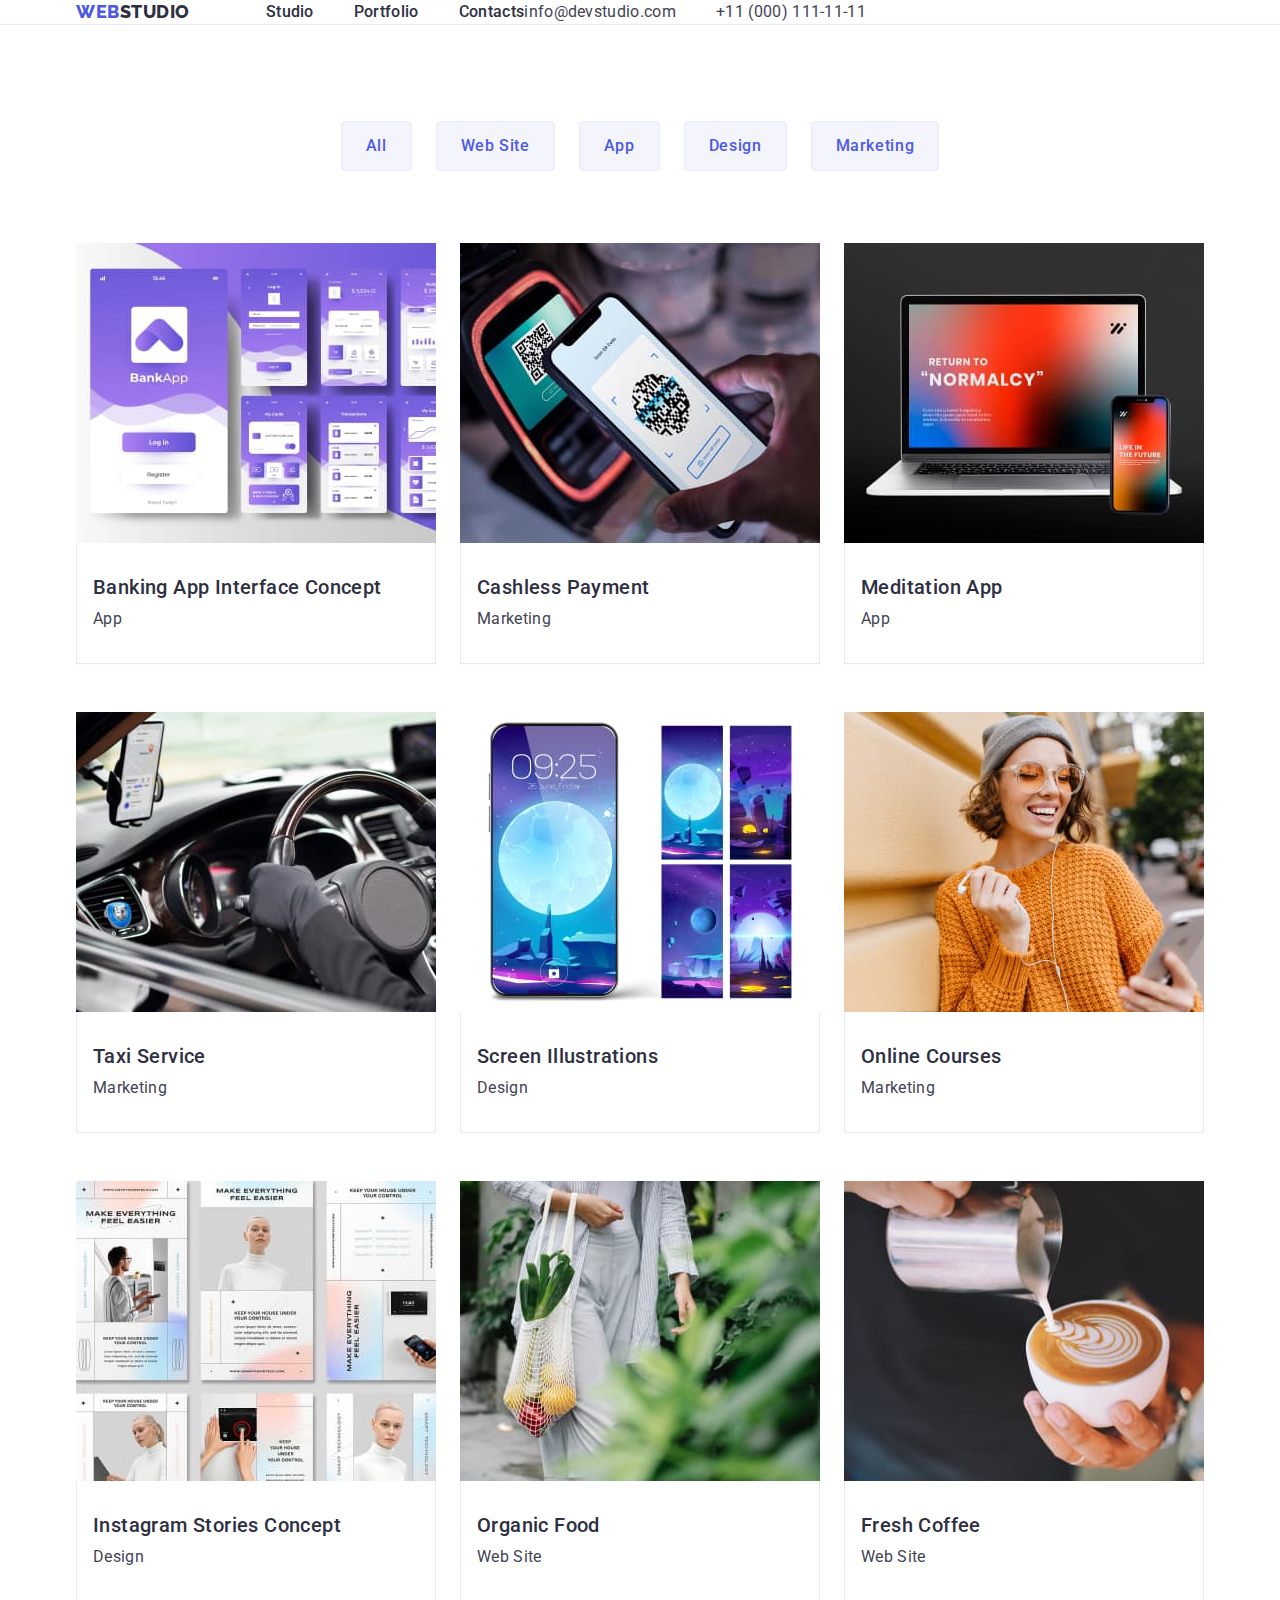
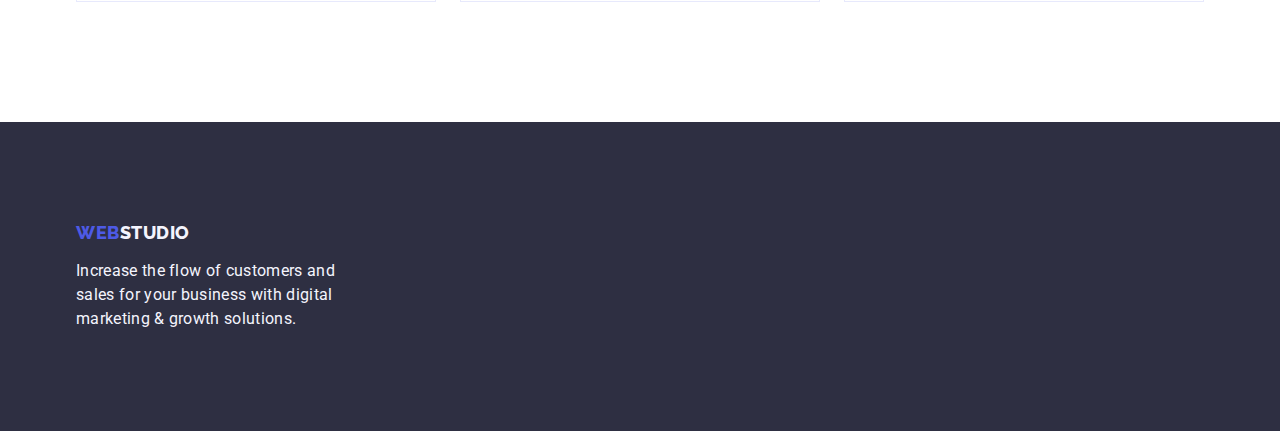
==== portfolio.html @ 8f72c359 "Initial commit" ====
<!DOCTYPE html>
<html lang="en">
<head>
    <meta charset="UTF-8">
    <meta http-equiv="X-UA-Compatible" content="IE=edge">
    <meta name="viewport" content="width=device-width, initial-scale=1.0">
    <title>Portfolio</title>
    <!-- Шрифт -->
    <link rel="preconnect" href="https://fonts.googleapis.com">
    <link rel="preconnect" href="https://fonts.gstatic.com" crossorigin>
    <link href="https://fonts.googleapis.com/css2?family=Raleway:wght@800&family=Roboto:wght@400;500;700;900&display=swap"
        rel="stylesheet">
    <!-- сброс стилей -->
    
    <link rel="stylesheet" href="
https://cdnjs.cloudflare.com/ajax/libs/modern-normalize/2.0.0/modern-normalize.min.css">
   

    <link rel="stylesheet" href="./css/style.css">
</head>

<body>

<!-- HEADER -->

<header class="page-header">

    <!-- Navigation -->
<div class="container portfolio-div">
    <nav class="portfolio-nav">
        <!-- Logo -->

        <a href="./index.html" class="logo link">Web<span class="page-logo-span">Studio</span></a>

        <ul class="portfolio-list-display list ">
            <li><a href="./index.html" class="page-nav-link link">Studio</a></li>
            <li><a href="./portfolio.html" class="page-nav-link link">Portfolio</a></li>
            <li><a href="" class="page-nav-link link">Contacts</a></li>
        </ul>
        
    </nav>

    <!-- Mail and Telphone -->

    <address class="adress">
        <ul class="list nav-list-displey-flex">
            <li><a href="mailto:info@devstudio.com" class="adress-link link">info@devstudio.com</a></li>
            <li><a href="tel:+110001111111" class="adress-link link">+11 (000) 111-11-11</a></li>
        </ul>
    </address>
</div>

</header>


   
<!-- MAIN -->
<main>

<!-- Section 5 POTRFOLIO Buttons Filters -->
<section class="portfolio">

<div class="container">

    <h1 class="visually-hidden">Filters</h1>

    <ul class="portfolio-list-displey-flex list">
        <li><button type="button" class="porfolio-button">All</button></li>

        <li><button type="button" class="porfolio-button">Web Site</button></li>
        <li><button type="button" class="porfolio-button">App</button></li>
        <li><button type="button" class="porfolio-button">Design</button></li>
        <li><button type="button" class="porfolio-button">Marketing</button></li>        
    </ul>


<!-- Photos -->
<ul class="list portfolio-list-wrap">

    <li class="portfolio-list-wrap-item">        
        <a href="" class="link">
        <img src="./images/img1.jpg" alt="App" 
        width="360" height="300">
        <div class="portfolio-list-wrap-div">
        <h2 class="porfolio-titel">Banking App Interface Concept</h2>
        <p class="portfolio-text">App</p>
        </div>
        </a>
        
    </li>

    <li class="portfolio-list-wrap-item">
        <a href="" class="link">
        <img src="./images/img2.jpg" alt="Marketing" 
        width="360" height="300">
        <div class="portfolio-list-wrap-div">
        <h2 class="porfolio-titel">Cashless Payment</h2>
        <p class="portfolio-text">Marketing</p>
        </div>
        </a>
    </li>
        
    <li class="portfolio-list-wrap-item">
        
        <a href="" class="link">
        <img src="./images/img3.jpg" alt="App" 
        width="360" height="300">
        <div class="portfolio-list-wrap-div">
        <h2 class="porfolio-titel">Meditation App</h2>
        <p class="portfolio-text">App</p>
        </div>
        </a>
    </li>

    <li class="portfolio-list-wrap-item">
        
        <a href="" class="link">
        <img src="./images/img4.jpg" alt="Marketing" 
        width="360" height="300">
        <div class="portfolio-list-wrap-div">
        <h2 class="porfolio-titel">Taxi Service</h2>
        <p class="portfolio-text">Marketing</p>
        </div>
        </a>
        
    </li>

    <li class="portfolio-list-wrap-item">
        
        <a href="" class="link">
        <img src="./images/img5.jpg" alt="Design" 
        width="360" height="300">
        <div class="portfolio-list-wrap-div">
        <h2 class="porfolio-titel">Screen Illustrations</h2>
        <p class="portfolio-text">Design</p>
        </div>
        </a>
        
    </li>

    <li class="portfolio-list-wrap-item">
        
        <a href="" class="link">
        <img src="./images/img6.jpg" alt="Marketing" 
        width="360" height="300">
        <div class="portfolio-list-wrap-div">
        <h2 class="porfolio-titel">Online Courses</h2>
        <p class="portfolio-text">Marketing</p>
        </div>
        </a>
    </li>

    <li class="portfolio-list-wrap-item">
        
        <a href="" class="link">
        <img src="./images/img7.jpg" alt="Design" 
        width="360" height="300">
        <div class="portfolio-list-wrap-div">
        <h2 class="porfolio-titel">Instagram Stories Concept</h2>
        <p class="portfolio-text">Design</p>
        </div>
        </a>
    </li>

    <li class="portfolio-list-wrap-item">
        
        <a href="" class="link">
        <img src="./images/img8.jpg" alt="Web Site" 
        width="360" height="300">
        <div class="portfolio-list-wrap-div">
        <h2 class="porfolio-titel">Organic Food</h2>
        <p class="portfolio-text">Web Site</p>
        </div>
        </a>
    </li>

    <li class="portfolio-list-wrap-item">
        
        <a href="" class="link">
        <img src="./images/img9.jpg" alt="Web Site" 
        width="360" height="300">
        <div class="portfolio-list-wrap-div">
        <h2 class="porfolio-titel">Fresh Coffee</h2>
        <p class="portfolio-text">Web Site</p>
        </div>
        </a>
    </li>
</ul>

    </div>
</section>
</main>
    

<!-- FOOTER -->

<footer class="footer">

    <div class="container">
        <a class="footer-logo link" href="./index.html">Web<span class="footer-logo-span">Studio</span></a>

        <p class="footer-text">Increase the flow of customers and sales for your business with digital marketing &
            growth solutions.</p>
    </div>

</footer>

</body>

</html>
---- css/style.css ----
/* Global */
body {
    font-family: 'Roboto', sans-serif;
    color: var(--body-text-color);
    background-color: var(--white-background-color);
    letter-spacing: 0.02em;
    font-style: normal;
    line-height: 24px;}

/* CSS змінні */
:root {
    --primary-barand-color: #4d5ae5;
    --pressed-state-color: #404bbf;
    --navy-blue-color: #2e2f42;
    --success-color: #31d0aa;
    --body-text-color: #434455;
    --subtle-text-color: #8e8f99;
    --accent-color: #e7e9fc;
    --light-color: #f4f4fd;
    --modal-overlay-color: #2e2f42;
    --hero-background-color: #2e2f42;
    --white-background-color: #ffffff;
    --modal-background-color: #fcfcfc;}

    /* глобальне скидання стилів за селектором тегу */
h1,
h2,
h3,
h4,
h5,
h6,
p {
    margin: 0;
}

img {
    display: block;
    max-width: 100%;
    height: auto;
}

button {
    cursor: pointer;
    border: none;
    border-radius: 4px;
}

ul,
ol {
    list-style: none;
    margin: 0;
    padding-left: 0;
}

a {
    text-decoration: none;
    /* color: inherit; */
}

.container {
    width: 1158px;
    padding: 0 15px;
    margin: 0 auto;
}

.section {
    padding-top: 120px;
    padding-bottom: 120px;
    align-content: center;
}
.visually-hidden{
    position: absolute;
    width: 1px;
    height: 1px;
    margin: -1px;
    border: 0;
    padding: 0;
    white-space: nowrap;
    clip-path: inset(100%);
    clip: rect(0 0 0 0);
    overflow: hidden;
}

/* Header Style */

.header-display-flex{
    display: flex;}

.logo{font-family: "Raleway",sans-serif;
font-weight: 800;
font-size: 18px;
line-height: 1.17;
letter-spacing: 0.03em;
text-transform: uppercase;
color: var(--primary-barand-color);
margin-right: 76px}

.link {text-decoration: none;} 
.list {list-style: none;}

.page-header{
    border-bottom: 1px solid #e7e9fc}

.page-logo-span{color: var(--hero-background-color);}

.nav-display{
    display: flex;
    align-items: center; }

.nav-list-displey-flex{
    display: flex;
    gap: 40px;
}

.page-nav-link {
    padding: 24px 0;
    font-weight: 500;
font-size: 16px;
line-height: 1.5;
letter-spacing: 0.02em;
color: var(--hero-background-color);}

.page-nav-link:hover{color: var(--pressed-state-color);}
.page-nav-link:focus{color: var(--pressed-state-color);}

.adress{
    font-style: normal;
    
    }

.adress-list-display-flex{
    display: flex;
    gap: 40px;}

.adress-link{
    
    font-size: 16px;
line-height: 1.5;
letter-spacing: 0.02em;
color: var(--body-text-color);}

.adress-link:hover{color: var(--pressed-state-color);}
.adress-link:focus{color: var(--pressed-state-color);}


/* Section 1 Hero */

.hero{
    background-color:var(--navy-blue-color);
    padding: 188px 0;}

.hero-titel{font-size: 56px;
line-height: 1.07;
text-align: center;
letter-spacing: 0.02em;
color: #ffffff;
padding: 188px 0;
max-width: 496px;}

.hero-button{
    border-radius: 4px;
    height: 56px;
    border: none;
    min-width: 169px;
    display: block;
    background-color: #4D5AE5;
    font-family: "Roboto", sans-serif;
    font-weight: 500;
    font-size: 16px;
    line-height: 1.5;
    letter-spacing: 0.04em;
    color: var(--white-background-color);
    cursor: pointer;}


.hero-button:hover {background-color: var(--pressed-state-color);}
.hero-button:focus {background-color: var(--pressed-state-color);}

/* Section 2 */
.section-two{
    padding: 120px 0;

}



.section-two-list-display
{
    display: flex;
    gap: 24px;
}


.section-two-item-display{
    width: calc((100% - 72px) / 4);

}

.section-two-titel{
    margin-bottom: 8px;
    font-weight: 500;
    font-size: 20px;
    line-height: 1.2;
    letter-spacing: 0.02em;
    color: var(--navy-blue-color)}

.section-two-text{
    font-weight: 400;
    font-size: 16px;
    line-height: 1.5;
    letter-spacing: 0.02em;
    color: var(--body-text-color);}


/* < !-- Section 3 What are we doing --> */

.section-tree{
    padding-bottom: 120px;
}

.section-tree-list-display{
    display: flex;
    gap: 24px;}

.section-tree-item-display{
    width: calc((100% - 48px) / 3);

}
.section-three-titel{
    margin-bottom: 72px;
    color: var(--navy-blue-color);
    font-size: 36px;
    line-height: 1.11;
    text-align: center;
    letter-spacing: 0.02em;
    text-transform: capitalize;}

/* Section 4 Our Team */

.section-four{
    padding: 120px 0;

}
.section-four{background-color: var(--light-color);}

.section-four-li{
    width: calc((100% - 72px) / 4);
    border-radius: 0px 0px 4px 4px;
    background-color: var(--white-background-color);}

.section-four-list-display{
    display: flex;
    gap: 24px;}

.section-four-div{
    padding: 32px 16px;

}

.section-four-titel-h-two{
    margin-bottom: 72px;
    color: var(--hero-background-color);
    font-size: 36px;
    line-height: 1.11;
    text-align: center;
    letter-spacing: 0.02em;
    text-transform: capitalize;}

.section-four-titel-h-three{
    text-align: center;
    margin-bottom: 8px;
    font-weight: 500;
    color: var(--hero-background-color);
    font-size: 20px;
    line-height: 1.2;
    letter-spacing: 0.02em;}

.section-four-text{
    text-align: center;

    color: var(--body-text-color);
    font-weight: 400;
    font-size: 16px;
    line-height: 1.5;
    letter-spacing: 0.02em;}


    /* FOOTER */

.footer{
    background-color: var(--hero-background-color);
    padding: 100px 0;}

.footer-logo{
    font-family: "Raleway", sans-serif;
    color: var(--primary-barand-color);
    font-weight: 800;
    font-size: 18px;
    line-height: 1.17;    
    letter-spacing: 0.03em;
    text-transform: uppercase;
display: inline-block;
margin-bottom: 16px;}

.footer-logo-span{
    font-family: "Raleway", sans-serif;
    color: var(--light-color);
    font-weight: 800;
    font-size: 18px;
    line-height: 1.17;    
    letter-spacing: 0.03em;
    text-transform: uppercase;}



.footer-text{
    max-width: 264px;
    color: var(--light-color);
    font-weight: 400;
    font-size: 16px;
    line-height: 1.5;
    letter-spacing: 0.02em;}

    /* PORTFOLIO */
    .portfolio{padding-top: 96px;
            padding-bottom: 120px;}
    

    .portfolio-div{display: flex;}

    .portfolio-nav{display: flex;
        align-items: center;
    }

    .portfolio-list-display{
        display: flex;
        gap: 40px;    }

    .portfolio-list-displey-flex{
        display: flex;
        justify-content: center;
        gap: 24px;
        margin-bottom: 72px;
    }

    
    .porfolio-button{
        border: 1px solid var(--accent-color);
        border-radius: 4px;
        padding: 12px 24px;
        font-family: "Roboto", sans-serif;
        background-color: var(--light-color);
        color: var(--primary-barand-color);
        font-weight: 500;
        font-size: 16px;
        line-height: 1.5;        
        text-align: center;
        letter-spacing: 0.04em;
        cursor: pointer;}
    
    .porfolio-button:hover
    {background-color: var(--pressed-state-color);
    border: 1px solid transparent;}

    .porfolio-button:focus{
        background-color: var(--pressed-state-color);
        border: 1px solid transparent;}

    .porfolio-button:hover{color: var(--white-background-color);}
    .porfolio-button:focus{color: var(--white-background-color);}
    
    .portfolio-list-wrap{
        display: flex;
        flex-wrap: wrap;
        column-gap: 24px;
        row-gap: 48px;}

    .portfolio-list-wrap-item{
        width: calc((100% - 48px) / 3);}

    .portfolio-list-wrap-div{
        padding: 32px 16px;
        border: 1px solid #e7e9fc;
        border-top: none;}

    .porfolio-titel{
        margin-bottom: 8px;
        font-weight: 500;
        font-size: 20px;
        line-height: 1.2;
        letter-spacing: 0.02em;
        color: var(--navy-blue-color);}

    .portfolio-text{
        font-size: 16px;
        line-height: 1.5;
        letter-spacing: 0.02em;
        color: var(--body-text-color);}


        /* для центрування і обмеження контенту по ширині */
    .container{
        width: 1158px;
        margin: 0 auto;
        padding: 0 15px;    }
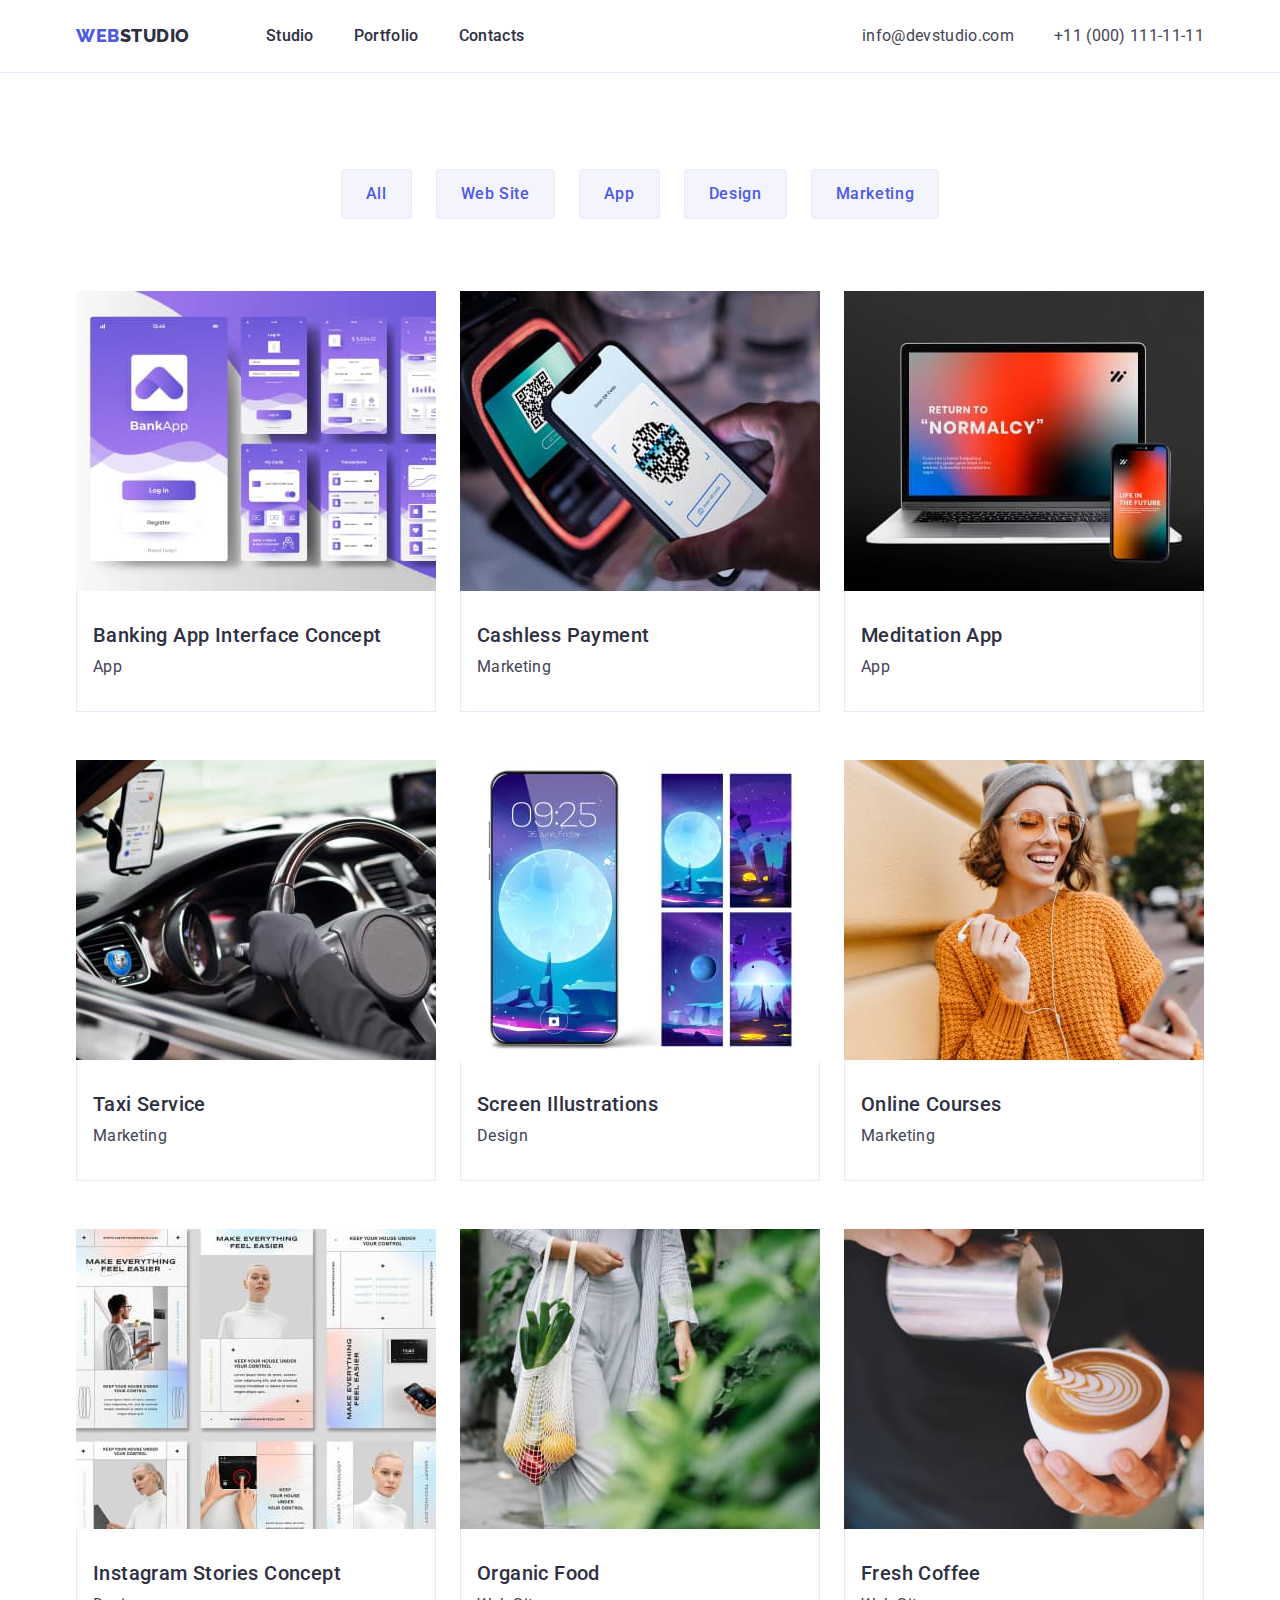
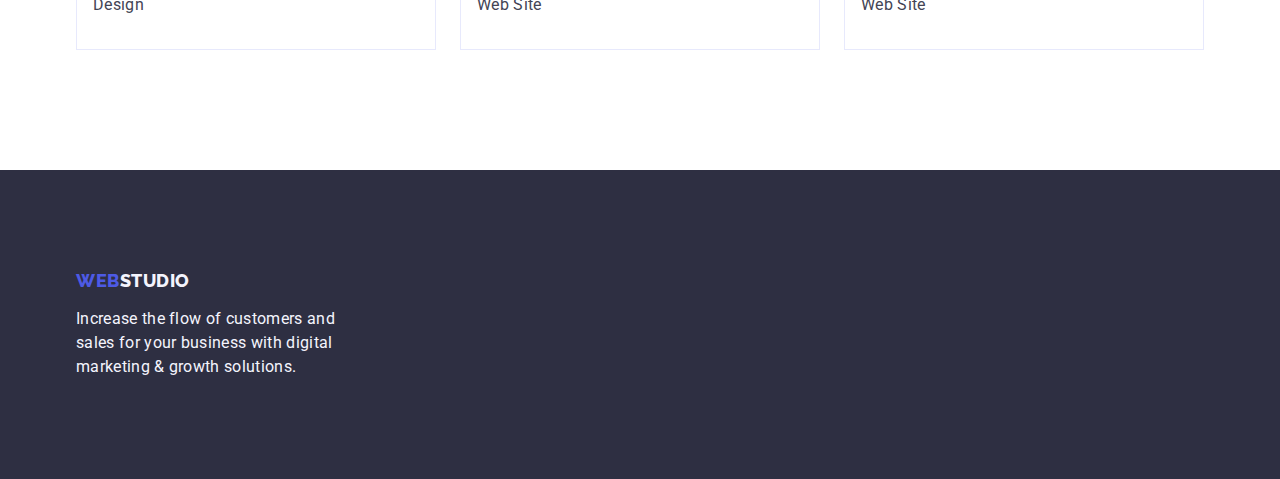
==== commit 1fa91970: "HWsectioncustomers" ====
--- a/portfolio.html
+++ b/portfolio.html
@@ -189,6 +189,9 @@
 
     </div>
 </section>
+
+
+
 </main>
     
 
--- a/css/style.css
+++ b/css/style.css
@@ -4,7 +4,7 @@
     color: var(--body-text-color);
     background-color: var(--white-background-color);
     letter-spacing: 0.02em;
-    font-style: normal;
+   
     line-height: 24px;}
 
 /* CSS змінні */
@@ -57,6 +57,7 @@
     /* color: inherit; */
 }
 
+/* для центрування і обмеження контенту по ширині */
 .container {
     width: 1158px;
     padding: 0 15px;
@@ -99,7 +100,9 @@
 .list {list-style: none;}
 
 .page-header{
-    border-bottom: 1px solid #e7e9fc}
+    border-bottom: 1px solid #e7e9fc;
+    padding: 24px 0;
+}
 
 .page-logo-span{color: var(--hero-background-color);}
 
@@ -112,32 +115,43 @@
     gap: 40px;
 }
 
-.page-nav-link {
+.page-nav-link 
+{
     padding: 24px 0;
     font-weight: 500;
-font-size: 16px;
-line-height: 1.5;
-letter-spacing: 0.02em;
-color: var(--hero-background-color);}
-
-.page-nav-link:hover{color: var(--pressed-state-color);}
-.page-nav-link:focus{color: var(--pressed-state-color);}
+    font-size: 16px;
+    line-height: 1.5;
+    letter-spacing: 0.02em;
+    color: var(--hero-background-color);
+    transition-property:color;
+    transition-duration:250ms;     
+    transition-timing-function: cubic-bezier(0.4, 0, 0.2, 1);
+    transition-delay:;
+}
+
+.page-nav-link:hover{
+    color: var(--pressed-state-color);    }
+
+.page-nav-link:focus{
+    color: var(--pressed-state-color);    }
 
 .adress{
     font-style: normal;
-    
-    }
+    margin-left: auto;    }
 
 .adress-list-display-flex{
     display: flex;
     gap: 40px;}
 
 .adress-link{
-    
     font-size: 16px;
-line-height: 1.5;
-letter-spacing: 0.02em;
-color: var(--body-text-color);}
+    line-height: 1.5;
+    letter-spacing: 0.02em;
+    color: var(--body-text-color);
+    transition-property: color;
+    transition-duration: 250ms;
+    transition-timing-function: cubic-bezier(0.4, 0, 0.2, 1);
+    transition-delay: ;}
 
 .adress-link:hover{color: var(--pressed-state-color);}
 .adress-link:focus{color: var(--pressed-state-color);}
@@ -146,18 +160,28 @@
 /* Section 1 Hero */
 
 .hero{
-    background-color:var(--navy-blue-color);
-    padding: 188px 0;}
+    background-color:var(--hero-background-color);
+    padding: 188px 0;
+    background-image:
+        linear-gradient(rgba(46, 47, 66, 0.7), rgba(46, 47, 66, 0.7)),
+        url(../images/people-office.jpg);
+    max-width: 1440рх;
+    background-repeat: no-repeat;
+    background-position: center;
+    background-size: cover;
+    ;}
 
 .hero-titel{font-size: 56px;
 line-height: 1.07;
 text-align: center;
 letter-spacing: 0.02em;
 color: #ffffff;
-padding: 188px 0;
+margin: 0 auto;
+margin-bottom: 48px;
 max-width: 496px;}
 
 .hero-button{
+    margin: 0 auto;
     border-radius: 4px;
     height: 56px;
     border: none;
@@ -170,7 +194,12 @@
     line-height: 1.5;
     letter-spacing: 0.04em;
     color: var(--white-background-color);
-    cursor: pointer;}
+    cursor: pointer;
+    
+    transition-property: background-color ;
+    transition-duration: 250ms;
+    transition-timing-function: cubic-bezier(0.4, 0, 0.2, 1);
+    }
 
 
 .hero-button:hover {background-color: var(--pressed-state-color);}
@@ -190,11 +219,22 @@
     gap: 24px;
 }
 
+.section-two-svg{
+    display: flex;
+    align-items: center; 
+    justify-content: center;
+    height: 112px;
+    background-color: var(--light-color);
+    border-radius: 4px;
+    margin-bottom: 8px;
+
+
+}
 
 .section-two-item-display{
-    width: calc((100% - 72px) / 4);
-
-}
+    width: calc((100% - 72px) / 4);}
+
+
 
 .section-two-titel{
     margin-bottom: 8px;
@@ -246,16 +286,56 @@
 .section-four-li{
     width: calc((100% - 72px) / 4);
     border-radius: 0px 0px 4px 4px;
-    background-color: var(--white-background-color);}
+    background-color: var(--white-background-color);
+    box-shadow: 0px 1px 6px rgba(46, 47, 66, 0.08), 
+                0px 1px 1px rgba(46, 47, 66, 0.16), 
+                0px 2px 1px rgba(46, 47, 66, 0.08);;}
 
 .section-four-list-display{
     display: flex;
+        gap: 24px;}
+
+.section-four-div{
+
+    padding: 32px 0;}
+
+.section-four-social-list{
+    display: flex; 
+    justify-content: center;
     gap: 24px;}
 
-.section-four-div{
-    padding: 32px 16px;
-
-}
+        
+        /* border-radius: 4px;
+        padding: 12px 24px;
+        display: flex;
+        padding-top: 21.5px;
+        gap: 48px;} */
+
+.section-four-social-link{
+    width: 40px;
+    height: 40px;}
+
+.section-four-svg{ 
+    fill: var(--light-color);}
+
+
+
+
+.section-four-soc-link-a{
+    width: 100%;
+    height: 100%;
+    background-color:var(--primary-barand-color);
+    border-radius: 50%;
+    display: flex;
+    align-items: center;
+    justify-content: center; }
+
+.section-four-soc-link-a:hover{
+    background-color: var(--pressed-state-color);}
+
+.section-four-soc-link-a:focus{
+    background-color: var(--pressed-state-color);}
+
 
 .section-four-titel-h-two{
     margin-bottom: 72px;
@@ -328,13 +408,13 @@
 
     .portfolio-div{display: flex;}
 
-    .portfolio-nav{display: flex;
-        align-items: center;
-    }
+    .portfolio-nav{
+        display: flex;
+        align-items: center;}
 
     .portfolio-list-display{
         display: flex;
-        gap: 40px;    }
+        gap: 40px;}
 
     .portfolio-list-displey-flex{
         display: flex;
@@ -397,12 +477,58 @@
         letter-spacing: 0.02em;
         color: var(--body-text-color);}
 
-
-        /* для центрування і обмеження контенту по ширині */
-    .container{
-        width: 1158px;
-        margin: 0 auto;
-        padding: 0 15px;    }
+    .is-hidden {
+            opacity: 0;
+            pointer-events: none;}
+
+.section-customers{
+     padding-top: 120px;
+     padding-bottom: 120px;}
+
+.section-customers-titel{
+    font-size: 36px;
+    line-height: 1.11;
+    color: var(--navy-blue-color);
+    margin-bottom: 72px;
+    text-align: center; }
+
+.section-customers-list{
+    display: flex;
+     gap: 24px;}
+
+.section-customers-li{
+    width: calc((100% - 120px) / 6);
+    height: 88px;}
+
+.section-customers-link{
+    width: 100%;
+    height: 100%;
+    border-color: #8e8f99;
+    border: 1px solid;
+    border-radius: 4px;
+    display: flex; 
+    align-items: center; 
+    justify-content: center;
+    color: var(--subtle-text-color);}
+
+.section-customers-link:hover{
+     border-color: var(--pressed-state-color);
+     color: var(--pressed-state-color);}
+
+.section-customers-link:focus{
+    border-color: var(--pressed-state-color);}
+
+.section-customers-sgv{
+    fill: currentColor;}
+
+    
+
+
+
+
+
+        
+    
 
 
    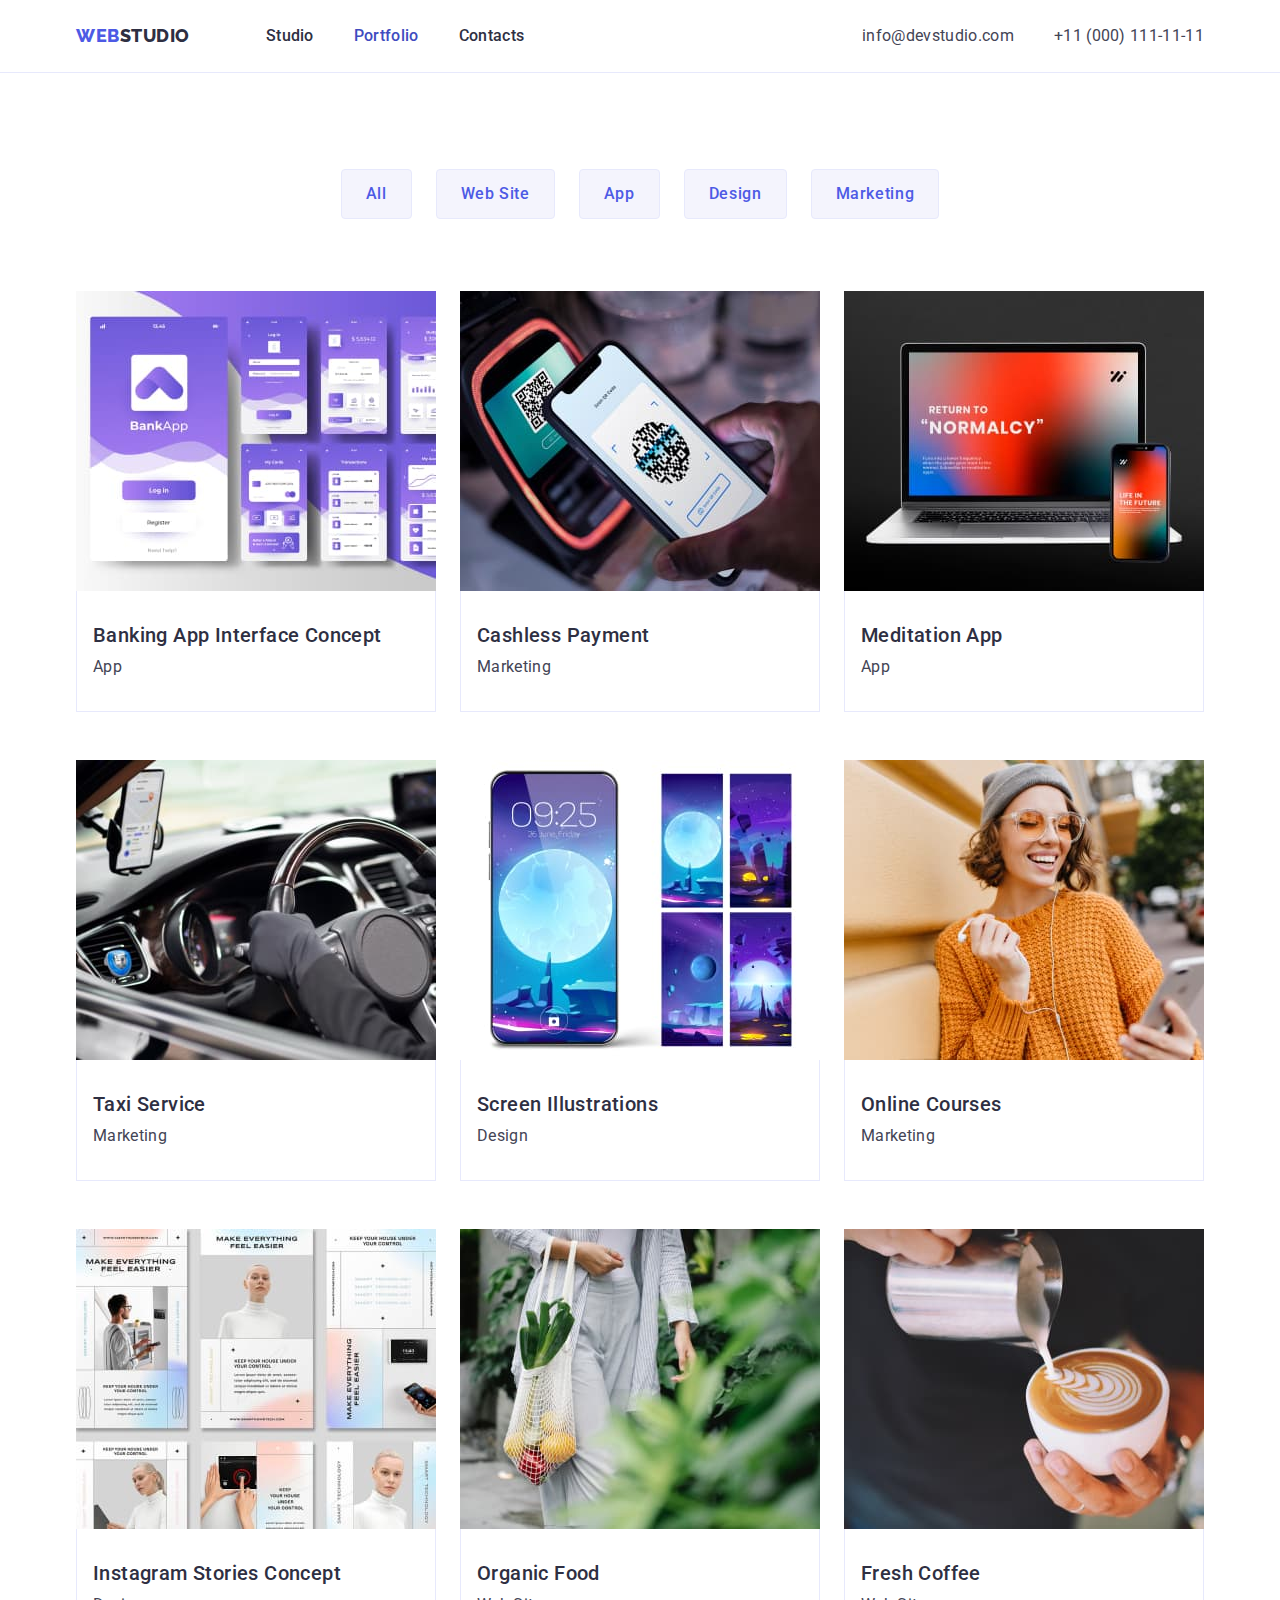
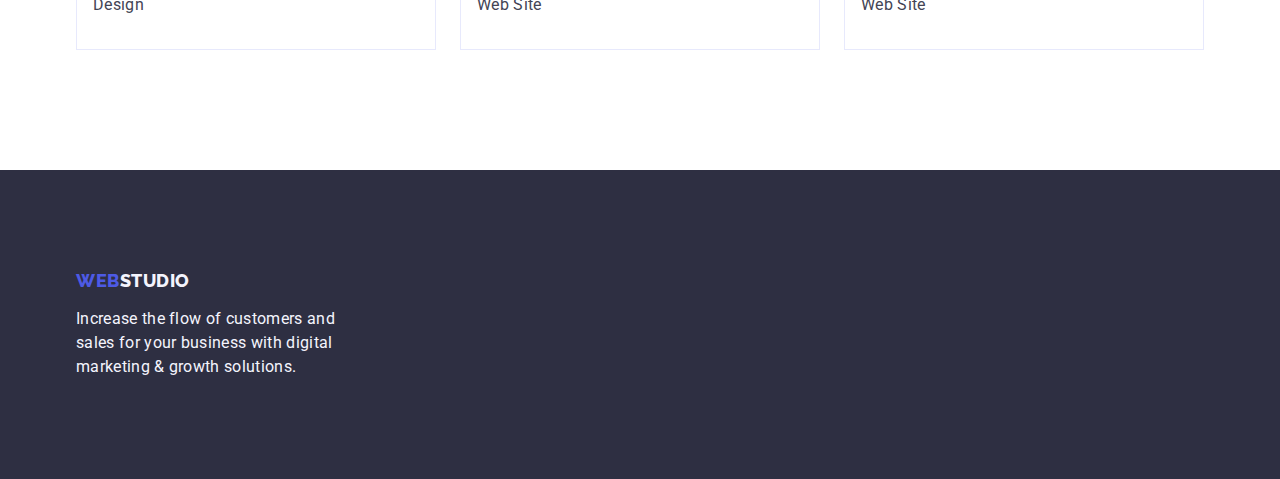
==== commit 84b89c90: "hw4headerportfolio" ====
--- a/portfolio.html
+++ b/portfolio.html
@@ -26,7 +26,9 @@
 <header class="page-header">
 
     <!-- Navigation -->
+
 <div class="container portfolio-div">
+   
     <nav class="portfolio-nav">
         <!-- Logo -->
 
@@ -34,7 +36,7 @@
 
         <ul class="portfolio-list-display list ">
             <li><a href="./index.html" class="page-nav-link link">Studio</a></li>
-            <li><a href="./portfolio.html" class="page-nav-link link">Portfolio</a></li>
+            <li><a href="./portfolio.html" class="page-nav-link-rel page-nav-link link">Portfolio</a></li>
             <li><a href="" class="page-nav-link link">Contacts</a></li>
         </ul>
         
--- a/css/style.css
+++ b/css/style.css
@@ -129,11 +129,27 @@
     transition-delay:;
 }
 
+
 .page-nav-link:hover{
     color: var(--pressed-state-color);    }
 
 .page-nav-link:focus{
     color: var(--pressed-state-color);    }
+
+.page-nav-link-rel{
+    position: relative;
+    color: #404bbf;
+    }
+
+.page-nav-link-rel::after{
+content: '';
+position: absolute; 
+ left: 0;
+ bottom: -1px;
+ height: 4px;
+ background-color: #404bbf;
+ border-radius: 2px;
+}
 
 .adress{
     font-style: normal;
@@ -509,18 +525,135 @@
     display: flex; 
     align-items: center; 
     justify-content: center;
-    color: var(--subtle-text-color);}
+    color: var(--subtle-text-color);
+    transition: border-color 250ms cubic-bezier(0.4, 0, 0.2, 1), 
+    color 250ms cubic-bezier(0.4, 0, 0.2, 1);;}
 
 .section-customers-link:hover{
      border-color: var(--pressed-state-color);
      color: var(--pressed-state-color);}
 
 .section-customers-link:focus{
-    border-color: var(--pressed-state-color);}
+    color: var(--pressed-state-color);}
 
 .section-customers-sgv{
     fill: currentColor;}
 
+.footer-soc-div{
+    
+    
+}
+
+
+.footer-social-media{
+    font-weight: 500;
+    font-size: 16px;
+    line-height: 1.5;
+    letter-spacing: 0.02em;
+    color: var(--white-background-color);
+    margin-bottom: 16px;
+}
+
+.footer-div{
+    display: flex;
+    align-items: baseline;}
+
+.footer-paragraf{
+margin-right: 120px}
+
+.footer-list{
+    display: flex;
+    gap: 16px;}
+
+.footer-li{
+     width: 40px;
+     height: 40px;
+}
+
+
+.footer-link{
+    width: 100%;
+    height: 100%;
+    background-color:var(--primary-barand-color);
+    border-radius: 50%;
+    display: flex;
+    align-items: center;
+    justify-content: center;
+    transition: background-color 250ms cubic-bezier(0.4, 0, 0.2, 1);;
+    }
+
+   .footer-link:hover{background-color: #31d0aa;}
+   .footer-link:focus{background-color: #31d0aa;}
+
+   .footer-svg{
+    fill: var(--light-color);}
+
+   .backdrop{
+    position: fixed;
+     top: 0;
+      left: 0;
+      width: 100%;
+      height: 100%;
+      background-color: rgba(46, 47, 66, 0.4);
+      transition:   opacity 250ms cubic-bezier(0.4, 0, 0.2, 1), 
+                    visibility 250ms cubic-bezier(0.4, 0, 0.2, 1);;
+    
+   }
+
+   .is-hidden{
+    opacity: 0;
+     visibility: hidden;
+     pointer-events: none;
+
+   }
+
+   .modal{
+    position: absolute;
+    top: 50%;
+    left: 50%;
+    transform: translate(-50%, -50%) scale(1);
+    width: 408px;
+    min-height: 584px;
+    background: #fcfcfc;
+     box-shadow:0px 1px 1px rgba(0, 0, 0, 0.14), 
+                0px 1px 3px rgba(0, 0, 0, 0.12), 
+                0px 2px 1px rgba(0, 0, 0, 0.2);
+    border-radius: 4px; 
+    transition: transform 250ms cubic-bezier(0.4, 0, 0.2, 1);
+       }
+
+   .modal-btn{
+    position: absolute;
+    top: 24px;
+    right: 24px;
+    width: 24px;
+     height: 24px;
+     border-radius: 50%;
+     display: flex;
+     align-items: center;
+     justify-content: center;
+     background-color: #e7e9fc;
+     border: 1px solid rgba(0, 0, 0, 0.1);
+     padding: 0; 
+     cursor: pointer; 
+     transition: background-color 250ms cubic-bezier(0.4, 0, 0.2, 1), 
+                 border 250ms cubic-bezier(0.4, 0, 0.2, 1);
+       }
+
+    .modal-btn:hover{
+        background-color: #404bbf;
+        border: none;
+        fill: #ffffff}
+
+    .modal-btn:focus{
+        background-color: #404bbf;
+        border: none;
+        fill: #ffffff}
+    
+    .modal-svg{
+        transition: fill 250ms cubic-bezier(0.4, 0, 0.2, 1);
+    }
+
     
 
 
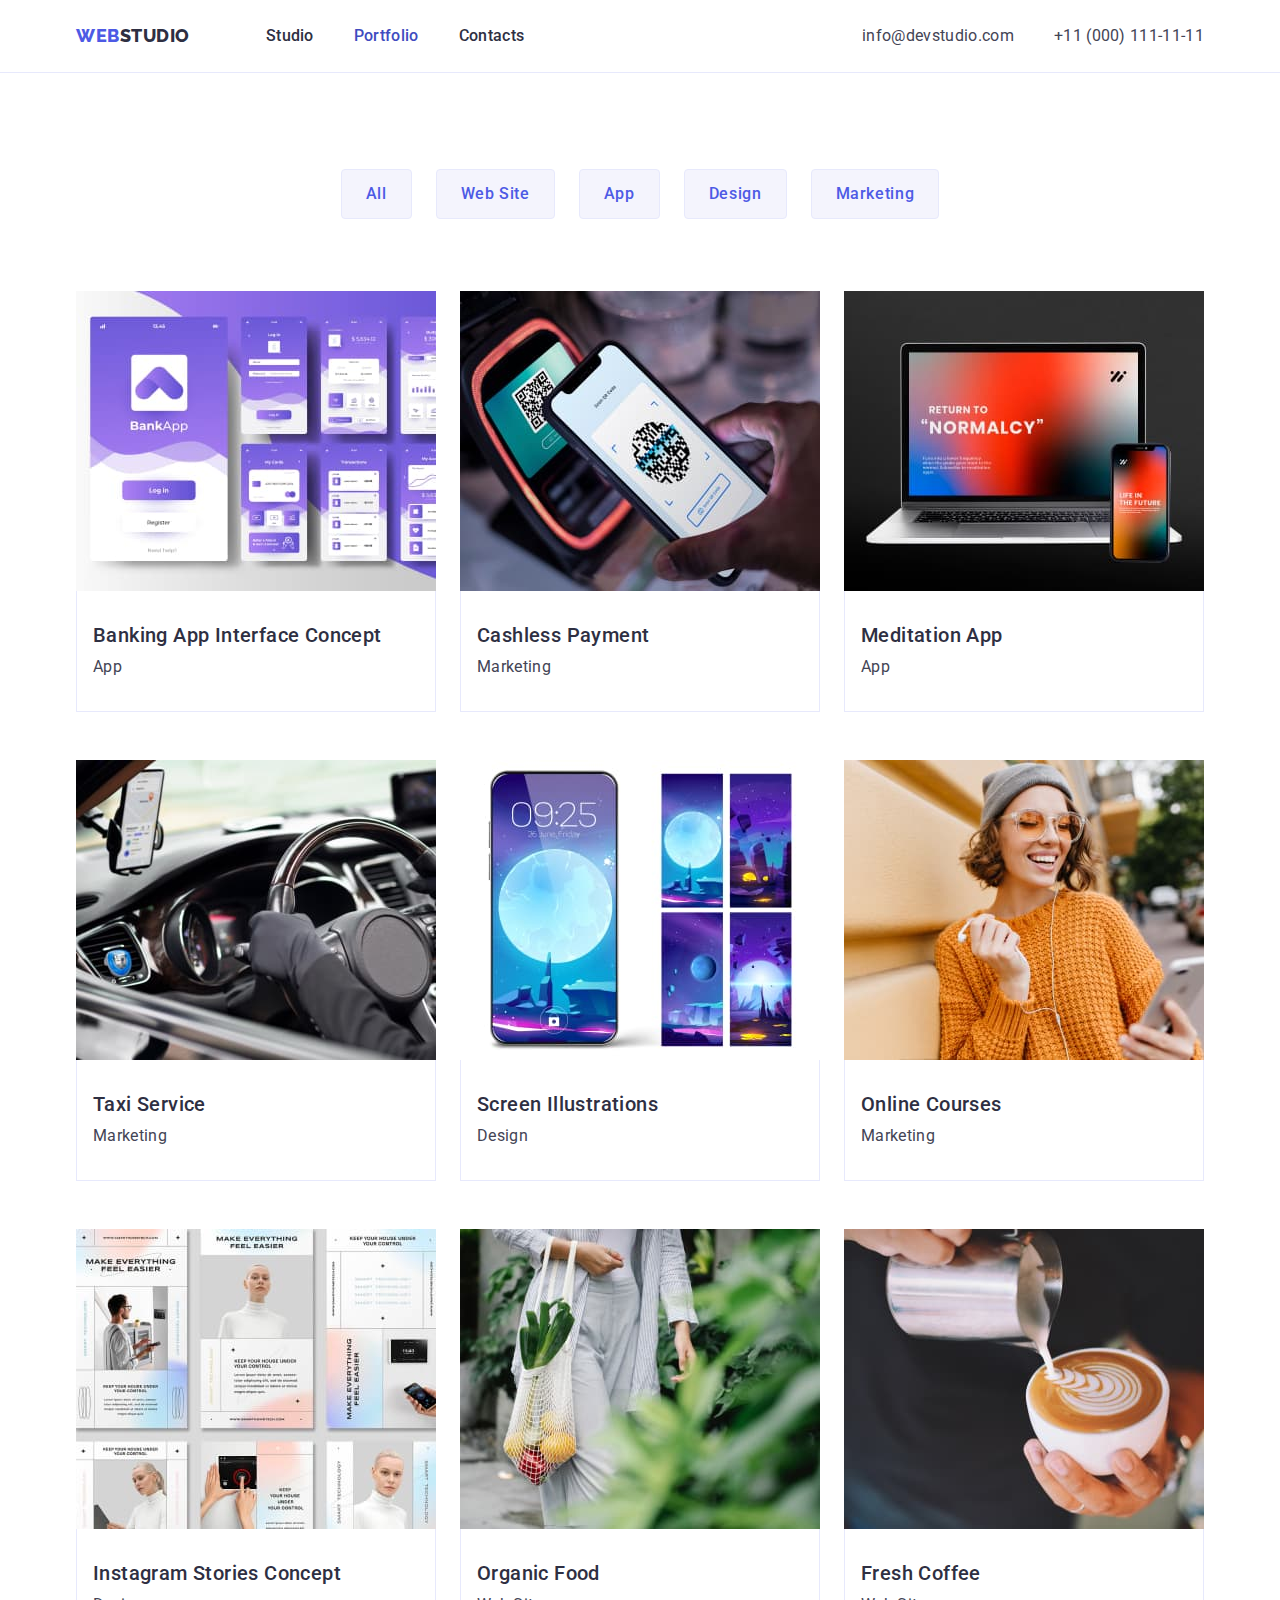
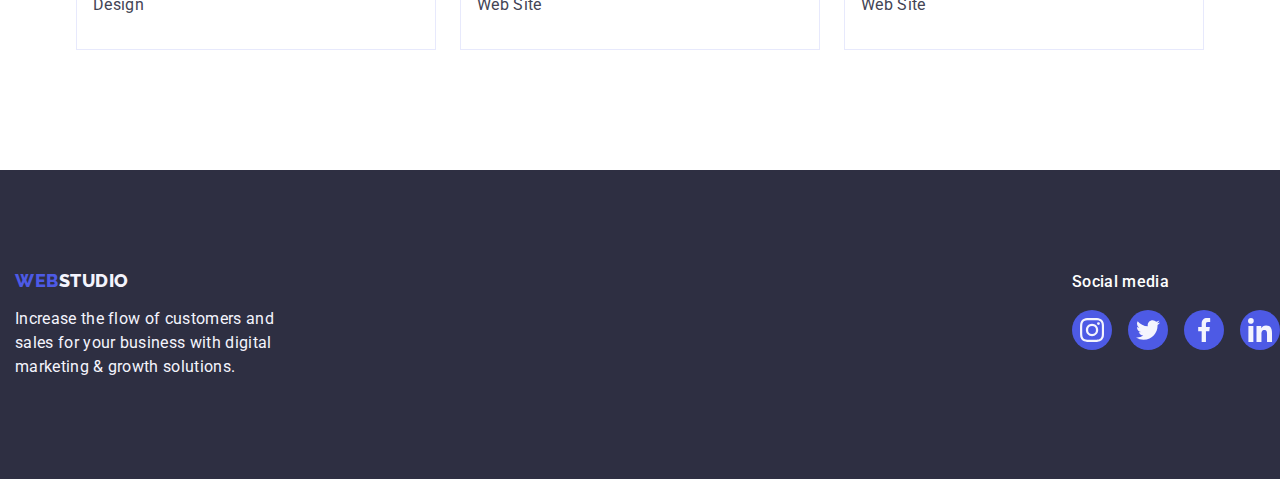
==== commit ae54c1eb: "footerportfolio" ====
--- a/portfolio.html
+++ b/portfolio.html
@@ -80,9 +80,17 @@
 <ul class="list portfolio-list-wrap">
 
     <li class="portfolio-list-wrap-item">        
-        <a href="" class="link">
-        <img src="./images/img1.jpg" alt="App" 
-        width="360" height="300">
+        <a href="" class="link portfolio-link">
+
+        <div class="portfolio-img">
+            <img src="./images/img1.jpg" alt="App" 
+        width="360" height="300">
+        <p class="portfolio-text-under-img">
+            14 Stylish and User-Friendly App Design Concepts · Task Manager App · Calorie Tracker App · Exotic Fruit Ecommerce App ·
+            Cloud Storage App
+        </p>
+        </div>
+
         <div class="portfolio-list-wrap-div">
         <h2 class="porfolio-titel">Banking App Interface Concept</h2>
         <p class="portfolio-text">App</p>
@@ -92,9 +100,17 @@
     </li>
 
     <li class="portfolio-list-wrap-item">
-        <a href="" class="link">
-        <img src="./images/img2.jpg" alt="Marketing" 
-        width="360" height="300">
+        <a href="" class="link portfolio-link">
+        
+        <div class="portfolio-img">
+            <img src="./images/img2.jpg" alt="Marketing" 
+        width="360" height="300">
+        <p class="portfolio-text-under-img">
+            14 Stylish and User-Friendly App Design Concepts · Task Manager App · Calorie Tracker App · Exotic Fruit Ecommerce App ·
+            Cloud Storage App
+        </p>
+        </div>
+
         <div class="portfolio-list-wrap-div">
         <h2 class="porfolio-titel">Cashless Payment</h2>
         <p class="portfolio-text">Marketing</p>
@@ -103,10 +119,16 @@
     </li>
         
     <li class="portfolio-list-wrap-item">
-        
-        <a href="" class="link">
-        <img src="./images/img3.jpg" alt="App" 
-        width="360" height="300">
+        <a href="" class="link portfolio-link">
+        <div class="portfolio-img">
+            <img src="./images/img3.jpg" alt="App" 
+        width="360" height="300">
+        <p class="portfolio-text-under-img">
+            14 Stylish and User-Friendly App Design Concepts · Task Manager App · Calorie Tracker App · Exotic Fruit Ecommerce App ·
+            Cloud Storage App
+        </p>
+        </div>
+
         <div class="portfolio-list-wrap-div">
         <h2 class="porfolio-titel">Meditation App</h2>
         <p class="portfolio-text">App</p>
@@ -116,9 +138,16 @@
 
     <li class="portfolio-list-wrap-item">
         
-        <a href="" class="link">
+        <a href="" class="link portfolio-link">
+            <div class="portfolio-img">
         <img src="./images/img4.jpg" alt="Marketing" 
         width="360" height="300">
+        <p class="portfolio-text-under-img">
+            14 Stylish and User-Friendly App Design Concepts · Task Manager App · Calorie Tracker App · Exotic Fruit Ecommerce App ·
+            Cloud Storage App
+        </p>
+        </div>
+
         <div class="portfolio-list-wrap-div">
         <h2 class="porfolio-titel">Taxi Service</h2>
         <p class="portfolio-text">Marketing</p>
@@ -129,9 +158,17 @@
 
     <li class="portfolio-list-wrap-item">
         
-        <a href="" class="link">
+        <a href="" class="link portfolio-link">
+            <div class="portfolio-img">
         <img src="./images/img5.jpg" alt="Design" 
         width="360" height="300">
+        <p class="portfolio-text-under-img">
+            14 Stylish and User-Friendly App Design Concepts · Task Manager App · Calorie Tracker App · Exotic Fruit Ecommerce
+            App ·
+            Cloud Storage App
+        </p>
+        </div>
+
         <div class="portfolio-list-wrap-div">
         <h2 class="porfolio-titel">Screen Illustrations</h2>
         <p class="portfolio-text">Design</p>
@@ -142,9 +179,17 @@
 
     <li class="portfolio-list-wrap-item">
         
-        <a href="" class="link">
+        <a href="" class="link portfolio-link">
+            <div class="portfolio-img">
         <img src="./images/img6.jpg" alt="Marketing" 
         width="360" height="300">
+        <p class="portfolio-text-under-img">
+            14 Stylish and User-Friendly App Design Concepts · Task Manager App · Calorie Tracker App · Exotic Fruit Ecommerce
+            App ·
+            Cloud Storage App
+        </p>
+        </div>
+
         <div class="portfolio-list-wrap-div">
         <h2 class="porfolio-titel">Online Courses</h2>
         <p class="portfolio-text">Marketing</p>
@@ -154,9 +199,17 @@
 
     <li class="portfolio-list-wrap-item">
         
-        <a href="" class="link">
+        <a href="" class="link portfolio-link">
+            <div class="portfolio-img">
         <img src="./images/img7.jpg" alt="Design" 
         width="360" height="300">
+        <p class="portfolio-text-under-img">
+            14 Stylish and User-Friendly App Design Concepts · Task Manager App · Calorie Tracker App · Exotic Fruit Ecommerce
+            App ·
+            Cloud Storage App
+        </p>
+        </div>
+
         <div class="portfolio-list-wrap-div">
         <h2 class="porfolio-titel">Instagram Stories Concept</h2>
         <p class="portfolio-text">Design</p>
@@ -166,9 +219,17 @@
 
     <li class="portfolio-list-wrap-item">
         
-        <a href="" class="link">
+        <a href="" class="link portfolio-link">
+            <div class="portfolio-img">
         <img src="./images/img8.jpg" alt="Web Site" 
         width="360" height="300">
+        <p class="portfolio-text-under-img">
+            14 Stylish and User-Friendly App Design Concepts · Task Manager App · Calorie Tracker App · Exotic Fruit Ecommerce
+            App ·
+            Cloud Storage App
+        </p>
+        </div>
+
         <div class="portfolio-list-wrap-div">
         <h2 class="porfolio-titel">Organic Food</h2>
         <p class="portfolio-text">Web Site</p>
@@ -178,9 +239,16 @@
 
     <li class="portfolio-list-wrap-item">
         
-        <a href="" class="link">
+        <a href="" class="link portfolio-link">
+            <div class="portfolio-img">
         <img src="./images/img9.jpg" alt="Web Site" 
         width="360" height="300">
+        <p class="portfolio-text-under-img">
+            14 Stylish and User-Friendly App Design Concepts · Task Manager App · Calorie Tracker App · Exotic Fruit Ecommerce
+            App ·
+            Cloud Storage App
+        </p>
+        </div>
         <div class="portfolio-list-wrap-div">
         <h2 class="porfolio-titel">Fresh Coffee</h2>
         <p class="portfolio-text">Web Site</p>
@@ -201,13 +269,61 @@
 
 <footer class="footer">
 
-    <div class="container">
-        <a class="footer-logo link" href="./index.html">Web<span class="footer-logo-span">Studio</span></a>
-
-        <p class="footer-text">Increase the flow of customers and sales for your business with digital marketing &
-            growth solutions.</p>
+    <div class="footer-div">
+
+        <!-- Logo -->
+        <div class="container footer-paragraf">
+            <a class="footer-logo link" href="./index.html">Web<span class="footer-logo-span">Studio</span></a>
+
+            <p class="footer-text">Increase the flow of customers and sales for your business with digital marketing &
+                growth solutions.</p>
+        </div>
+
+        <!-- Social links -->
+
+        <div class="footer-soc-div">
+            <p class="footer-social-media">Social media</p>
+
+            <ul class="footer-list">
+                <li class="footer-li">
+                    <a class="footer-link" href="">
+                        <svg class="footer-svg" width="24" height="24">
+                            <use href="./images/icons.svg#icon-instagram"></use>
+                        </svg>
+                    </a>
+                </li>
+
+                <li class="footer-li">
+                    <a class="footer-link" href="">
+                        <svg class="footer-svg" width="24" height="24">
+                            <use href="./images/icons.svg#icon-twitter"></use>
+                        </svg>
+                    </a>
+                </li>
+
+                <li class="footer-li">
+                    <a class="footer-link" href="">
+                        <svg class="footer-svg" width="24" height="24">
+                            <use href="./images/icons.svg#icon-facebook"></use>
+                        </svg>
+                    </a>
+                </li>
+
+                <li class="footer-li">
+                    <a class="footer-link" href="">
+                        <svg class="footer-svg" width="24" height="24">
+                            <use href="./images/icons.svg#icon-linkedin"></use>
+                        </svg>
+                    </a>
+                </li>
+
+            </ul>
+        </div>
+
+
     </div>
 
+
 </footer>
 
 </body>
--- a/css/style.css
+++ b/css/style.css
@@ -452,19 +452,46 @@
         line-height: 1.5;        
         text-align: center;
         letter-spacing: 0.04em;
-        cursor: pointer;}
-    
+        cursor: pointer;        
+        transition: color 250ms cubic-bezier(0.4, 0, 0.2, 1), 
+                    background-color 250ms cubic-bezier(0.4, 0, 0.2, 1), 
+                    border-color 250ms cubic-bezier(0.4, 0, 0.2, 1), 
+                    box-shadow 250ms cubic-bezier(0.4, 0, 0.2, 1);;}
+        
     .porfolio-button:hover
     {background-color: var(--pressed-state-color);
-    border: 1px solid transparent;}
+    border: 1px solid transparent;
+    box-shadow: 0px 3px 1px rgba(0, 0, 0, 0.1), 
+                0px 2px 1px rgba(0, 0, 0, 0.08), 
+                0px 2px 2px rgba(0, 0, 0, 0.12);;}
 
     .porfolio-button:focus{
         background-color: var(--pressed-state-color);
-        border: 1px solid transparent;}
+        border: 1px solid transparent;
+        box-shadow: 0px 3px 1px rgba(0, 0, 0, 0.1), 
+                    0px 2px 1px rgba(0, 0, 0, 0.08), 
+                    0px 2px 2px rgba(0, 0, 0, 0.12);;
+        }
 
     .porfolio-button:hover{color: var(--white-background-color);}
     .porfolio-button:focus{color: var(--white-background-color);}
     
+    .portfolio-link{
+        display: block;
+        transition: box-shadow 250ms cubic-bezier(0.4, 0, 0.2, 1);
+            }
+
+    .portfolio-link:hover{
+        box-shadow: 0px 1px 6px rgba(46, 47, 66, 0.08), 
+                    0px 1px 1px rgba(46, 47, 66, 0.16), 
+                    0px 2px 1px rgba(46, 47, 66, 0.08);}
+
+    .portfolio-link:focus{
+        box-shadow: 0px 1px 6px rgba(46, 47, 66, 0.08), 
+                    0px 1px 1px rgba(46, 47, 66, 0.16), 
+                    0px 2px 1px rgba(46, 47, 66, 0.08);}
+     
+
     .portfolio-list-wrap{
         display: flex;
         flex-wrap: wrap;
@@ -487,11 +514,35 @@
         letter-spacing: 0.02em;
         color: var(--navy-blue-color);}
 
+    .portfolio-img{
+         position: relative;
+         overflow: hidden;
+
+    }
+    .portfolio-text-under-img{
+        position: absolute;
+        top: 0; 
+        font-size: 16px;
+        line-height: 1.5;
+        color: var(--light-color);
+        letter-spacing: 0.02em; 
+        padding: 40px 32px;
+        background-color: #4d5ae5;
+        height: 100%;
+        width: 100%;
+        transform: translateY(100%); 
+        transition: transform 250ms cubic-bezier(0.4, 0, 0.2, 1); 
+        
+    }
+    
+
     .portfolio-text{
         font-size: 16px;
         line-height: 1.5;
         letter-spacing: 0.02em;
-        color: var(--body-text-color);}
+        color: var(--body-text-color);
+        }
+   
 
     .is-hidden {
             opacity: 0;
